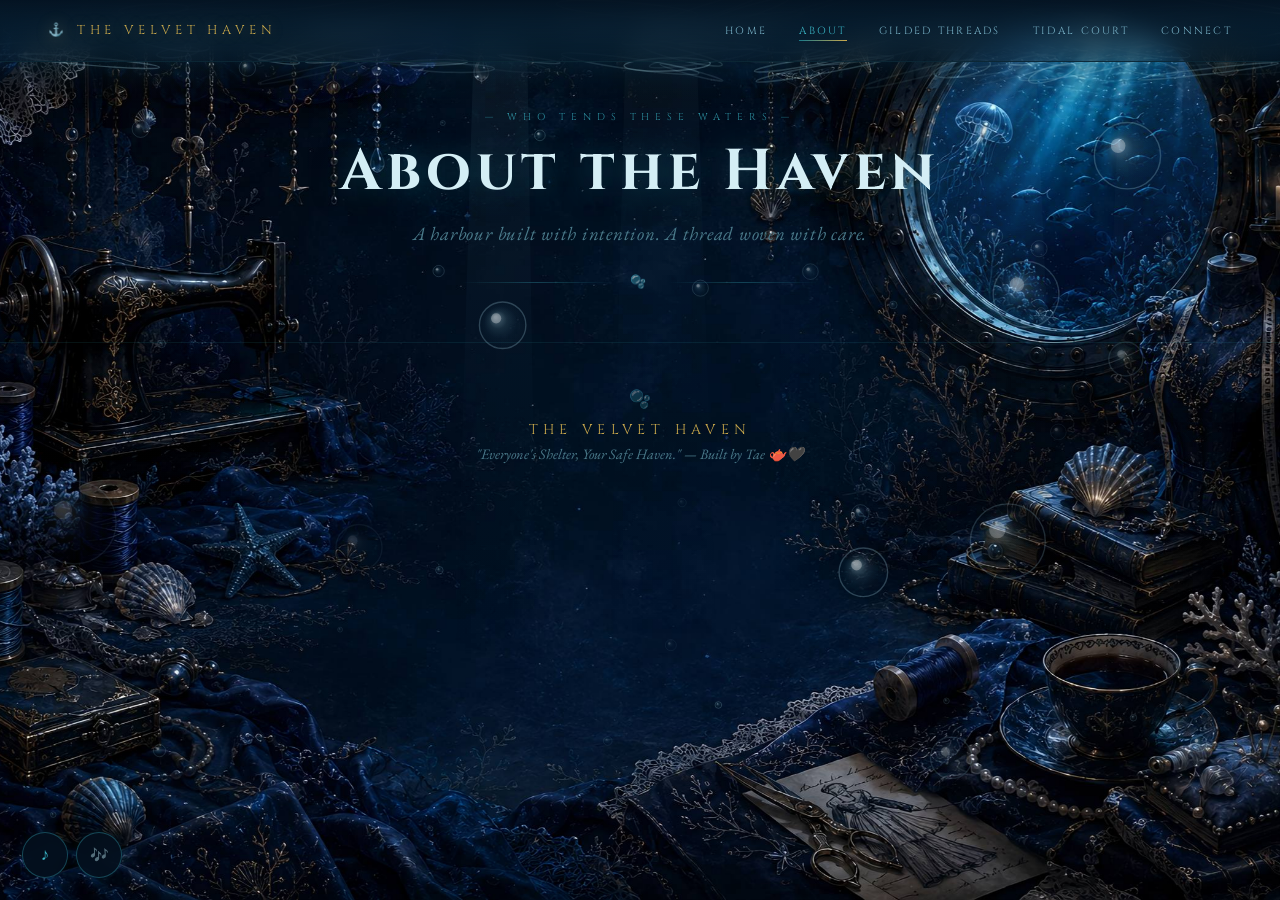
==== vh-about.html @ 299b2881 "Initial commit" ====
<!DOCTYPE html>
<html lang="en">
<head>
  <meta charset="UTF-8"><meta name="viewport" content="width=device-width, initial-scale=1.0">
  <title>About — The Velvet Haven</title>
  <link rel="preconnect" href="https://fonts.googleapis.com">
  <link rel="preconnect" href="https://fonts.gstatic.com" crossorigin>
  <link href="https://fonts.googleapis.com/css2?family=Cinzel:wght@400;600;700&family=Cormorant+Garamond:ital,wght@0,300;0,400;0,600;1,300;1,400&family=EB+Garamond:ital,wght@0,400;1,400&display=swap" rel="stylesheet">
  <link rel="stylesheet" href="vh-shared.css">
  <style>
    .portrait-section { display: grid; grid-template-columns: 210px 1fr; gap: 38px; align-items: start; }
    .portrait-frame { position: relative; }
    .portrait-frame img { width: 100%; display: block; border-radius: 3px; border: 1px solid rgba(58,181,197,0.2); filter: saturate(0.75) contrast(1.08); }
    .portrait-placeholder { width: 100%; aspect-ratio: 3/4; background: linear-gradient(145deg, rgba(8,42,64,0.8), rgba(4,17,31,0.9)); border: 1px dashed rgba(58,181,197,0.2); border-radius: 3px; display: flex; flex-direction: column; align-items: center; justify-content: center; gap: 12px; }
    .portrait-placeholder span { font-size: 2.4rem; opacity: 0.2; }
    .portrait-placeholder p { font-family: var(--f-disp); font-size: 0.6rem; letter-spacing: 0.3em; color: var(--text-mute); text-transform: uppercase; }
    .portrait-frame::after { content: '🫧'; position: absolute; bottom: -12px; right: -12px; font-size: 1.3rem; opacity: 0.3; animation: loaderBob 5s ease-in-out infinite; }
    .stat-row { display: flex; flex-wrap: wrap; gap: 7px; margin-bottom: 16px; }
    .stat-pill { font-family: var(--f-disp); font-size: 0.6rem; letter-spacing: 0.18em; padding: 4px 13px; border: 1px solid rgba(26,122,138,0.35); background: rgba(26,122,138,0.07); color: var(--text-mute); border-radius: 2px; text-transform: uppercase; }
    .stat-pill.gold { border-color: rgba(201,168,76,0.3); background: rgba(201,168,76,0.06); color: var(--gold); }
    .feature-grid { display: grid; grid-template-columns: 1fr 1fr; gap: 16px; margin-top: 16px; }
    .feature-box { background: linear-gradient(145deg, rgba(8,42,64,0.7), rgba(4,17,31,0.85)); border: 1px solid var(--panel-b); border-radius: 3px; padding: 20px 18px; text-align: center; position: relative; overflow: hidden; }
    .feature-box::before { content: ''; position: absolute; top: 0; left: 0; right: 0; height: 2px; background: linear-gradient(to right, var(--teal), var(--gold)); opacity: 0.45; }
    .feature-icon { font-size: 1.4rem; margin-bottom: 10px; display: block; }
    .feature-title { font-family: var(--f-disp); font-size: 0.68rem; letter-spacing: 0.2em; color: var(--teal-pale); margin-bottom: 9px; text-transform: uppercase; }
    .feature-text { font-family: var(--f-it); font-style: italic; font-size: 0.93rem; color: var(--text-mute); line-height: 1.7; }
    .feature-list { font-family: var(--f-disp); font-size: 0.66rem; letter-spacing: 0.18em; line-height: 2.3; color: var(--text-dim); text-transform: uppercase; }
    .phil-list { list-style: none; padding: 0; margin: 14px 0; display: flex; flex-direction: column; gap: 11px; }
    .phil-list li { font-family: var(--f-body); font-size: 1.02rem; color: var(--text-dim); line-height: 1.75; padding: 11px 17px; background: linear-gradient(to right, rgba(26,122,138,0.08), rgba(4,17,31,0.4)); border-left: 2px solid rgba(58,181,197,0.3); border-radius: 0 2px 2px 0; }
    .phil-list li strong { font-family: var(--f-disp); font-size: 0.68rem; letter-spacing: 0.14em; color: var(--teal-pale); display: block; margin-bottom: 4px; text-transform: uppercase; }
    .info-note { background: linear-gradient(to right, rgba(58,181,197,0.06), rgba(4,17,31,0.4)); border-left: 3px solid rgba(58,181,197,0.3); padding: 14px 20px; border-radius: 0 2px 2px 0; margin-top: 16px; }
    .info-note p { font-family: var(--f-body); font-size: 0.97rem; color: var(--text-dim); line-height: 1.8; }
    @media (max-width: 768px) { .portrait-section { grid-template-columns: 1fr; } .portrait-placeholder { aspect-ratio: 1; max-width: 160px; margin: 0 auto; } .feature-grid { grid-template-columns: 1fr; } }
  </style>
</head>
<body>
<div id="loader"><div class="loader-bubble">🫖</div><div class="loader-text">steeping</div><div class="loader-wave"><span></span><span></span><span></span><span></span><span></span></div></div>
<canvas id="ocean-canvas"></canvas>
<nav class="topnav">
  <a href="index.html" class="nav-logo">⚓ The Velvet Haven</a>
  <div class="nav-links">
    <a href="index.html">Home</a><a href="vh-about.html" class="active">About</a>
    <a href="vh-gilded.html">Gilded Threads</a><a href="vh-tidal-court.html">Tidal Court</a><a href="vh-connect.html">Connect</a>
  </div>
  <button class="nav-burger" onclick="toggleMenu()">☰</button>
</nav>
<div class="mobile-menu" id="mobileMenu">
  <a href="index.html">Home</a><a href="vh-about.html">About</a>
  <a href="vh-gilded.html">Gilded Threads</a><a href="vh-tidal-court.html">Tidal Court</a><a href="vh-connect.html">Connect</a>
</div>

<div class="page-header">
  <div class="page-eyebrow">— who tends these waters —</div>
  <h1>About the Haven</h1>
  <p class="page-subtitle">A harbour built with intention. A thread woven with care.</p>
  <div class="vh-divider"><span>🫧</span></div>
</div>

<div class="page-wrap" id="content" style="display:none;">

  <div class="vh-card" style="margin-bottom:26px;">
    <div class="portrait-section">
      <div class="portrait-frame">
        <img src="tae.jpg" alt="Taekhesis">
      </div>
      <div>
        <div class="stat-row">
          <span class="stat-pill gold">🫖 AdmiralTae</span>
          <span class="stat-pill">Owner & Brewer</span>
          <span class="stat-pill gold">She / Her</span>
          <span class="stat-pill">Creator</span>
        </div>
        <p>Hey — I'm Tae, and if you've found your way here, you've earned it. The Velvet Haven is a private harbour I built with intention, for the creators I've had the privilege of featuring and working alongside.</p>
        <p style="margin-top:10px;">It isn't a public square. It's a private parlour — warm, curated, and <em>yours</em>. Velvet: rich, tactile, luxurious. Haven: safe, sheltered, home.</p>
        <div class="vh-quote" style="margin-top:16px;">
          <p>"A golden thread woven through dark velvet — rare, intentional, unmistakable."</p>
          <cite>— The Haven's founding principle</cite>
        </div>
      </div>
    </div>
  </div>

  <div class="vh-card" style="margin-bottom:26px;">
    <div class="portrait-section">
      <div class="portrait-frame">
        <img src="volara.jpg" alt="Volara">
      </div>
      <div>
        <div class="stat-row">
          <span class="stat-pill gold">🪡 Copper Seamstress</span>
          <span class="stat-pill">Founding Member</span>
          <span class="stat-pill gold">She / Her</span>
          <span class="stat-pill">Creator</span>
        </div>
        <p>Heya Hiya — I'm Volara, and welcome to Velvet Haven. It's more than a place to share bots — it's a <em>home</em>. A place to share the ups and downs of life, your triumphs and losses, and all the weird stuff that generators make (I'm looking at you, floppy ding-a-long).</p>
        <p style="margin-top:10px;">I may make bots here, but I've made something infinitely more valuable — a family. And I invite you to join it.</p>
        <div class="vh-quote" style="margin-top:16px;">
          <p>"Let's make some chaos, with taste, of course."</p>
          <cite>— Volara</cite>
        </div>
      </div>
    </div>
  </div>

  <div class="vh-card" style="margin-bottom:26px;">
    <div class="portrait-section">
      <div class="portrait-frame">
        <img src="shaydee.jpg" alt="Shaydee">
      </div>
      <div>
        <div class="stat-row">
          <span class="stat-pill gold">🧜 Briny Menace</span>
          <span class="stat-pill">Founding Member</span>
          <span class="stat-pill gold">She / Her</span>
          <span class="stat-pill">Creator</span>
        </div>
        <p>Hey, I’m Shaydee! I make bots, write lore, play games, mess around with character art, and regularly get distracted by a new idea halfway through whatever I was already doing.</p>
        <p>I’m very much an “oh wait, I have an idea” person, which is usually how something simple ends up with a backstory, three side characters and several pages of lore nobody asked for.</p>
        <p>I love creating things, bouncing ideas around with people, and seeing where things go once everyone starts adding their own brand of chaos. My corner of The Velvet Haven is probably going to be a mix of bots, worldbuilding, questionable decisions, occasional thirst, and whatever my brain has decided to latch onto that week.</p>
        <div class="vh-quote" style="margin-top:16px;">
          <p>"There was probably a plan at some point."</p>
          <cite>— Shaydee</cite>
        </div>
      </div>
    </div>
  </div>

  <div class="s-label">✦ What the Haven Is</div>
  <div class="vh-card gold-left">
    <div class="feature-grid">
      <div class="feature-box"><span class="feature-icon">🌊</span><div class="feature-title">The Vision</div><p class="feature-text">A private, curated space for creators. Not a high-speed hub — a place where ideas are <em>steeped</em> until they're ready to break as a storm.</p></div>
      <div class="feature-box"><span class="feature-icon">⚓</span><div class="feature-title">The Feeling</div><p class="feature-text">Warm but exclusive. Cosy but prestigious. Like being invited into a candlelit room that most people don't know exists.</p></div>
    </div>
  </div>

  <div class="s-label">✦ Our Philosophy</div>
  <div class="vh-card">
    <h2>The Five Threads</h2>
    <p>At the heart of the Haven is a belief that the best things are built slowly, with care, and in good company.</p>
    <ul class="phil-list">
      <li><strong>Support Without Borders</strong>We lift each other at every stage. Whether you're a veteran or still finding your voice — the tide rises for all of us.</li>
      <li><strong>A Space Without Judgment</strong>We celebrate diversity. Different viewpoints, styles, dreams — all anchored here safely.</li>
      <li><strong>Optimism & Uplifting Tides</strong>Our harbour is built on positivity. Every interaction leaves you feeling seaworthy.</li>
      <li><strong>The Mentorship Current</strong>Knowledge flows, never hoards. More experienced creators pass wisdom downstream.</li>
      <li><strong>Calm Waters & Drama-Free</strong>The Haven is a sanctuary from rough seas. Drama-free so everyone can focus on their art.</li>
    </ul>
    <div class="info-note"><p>🪡 <strong style="color:var(--teal-pale)">In this harbour, we don't fight the current — we learn to sail it together.</strong> The only competition is with our own past work, and the goal is always to create something that matters.</p></div>
  </div>

</div>

<footer>
  <span class="footer-bubble">🫧</span>
  <div class="footer-title">THE VELVET HAVEN</div>
  <div class="footer-sub">"Everyone's Shelter, Your Safe Haven." — Built by Tae 🫖🖤</div>
</footer>

<audio id="cm-audio"></audio>
<button id="audio-btn" title="Play music">♪</button>
<script src="vh-ocean.js"></script>
</body>
</html>
---- vh-shared.css ----
@import url('https://fonts.googleapis.com/css2?family=Cinzel:wght@400;600;700&family=Cormorant+Garamond:ital,wght@0,300;0,400;0,600;1,300;1,400&family=EB+Garamond:ital,wght@0,400;1,400&display=swap');

:root {
  --deep:      #04111f;
  --mid:       #082a40;
  --surface-c: #0e4a6b;
  --teal:      #1a7a8a;
  --teal-pale: #3ab5c5;
  --gold:      #c9a84c;
  --gold-lt:   #e2c97e;
  --crimson:   #9c2007;
  --sand:      #c4a882;
  --sand-lt:   #e8d5b0;
  --text:      #d4eef5;
  --text-dim:  #7ab3c8;
  --text-mute: #4a7a8a;
  --panel:     rgba(4,17,31,0.78);
  --panel-b:   rgba(26,122,138,0.22);
  --f-disp:    'Cinzel', serif;
  --f-body:    'Cormorant Garamond', serif;
  --f-it:      'EB Garamond', serif;
}

*,*::before,*::after { margin:0; padding:0; box-sizing:border-box; }
html { scroll-behavior: smooth; }

body {
  background: var(--deep); color: var(--text);
  font-family: var(--f-body); overflow-x: hidden; min-height: 100vh;
}

/* Background image */
body::after {
  content: '';
  position: fixed; inset: 0; z-index: -1;
  background: url('velvethaven.jpeg') no-repeat center center / cover;
  pointer-events: none;
}

/* CANVAS */
#ocean-canvas { position: fixed; inset: 0; z-index: 0; pointer-events: none; }

/* LOADER */
#loader {
  position: fixed; inset: 0; z-index: 99999; background: var(--deep);
  display: flex; flex-direction: column; align-items: center; justify-content: center; gap: 18px;
  transition: opacity 1.4s ease, transform 1.4s ease;
}
#loader.fade-out { opacity: 0; transform: scale(1.04); pointer-events: none; }
.loader-bubble { width: 60px; height: 60px; border-radius: 50%; border: 2px solid rgba(58,181,197,0.4); box-shadow: 0 0 20px rgba(58,181,197,0.3), inset 0 0 14px rgba(58,181,197,0.1); display: flex; align-items: center; justify-content: center; font-size: 1.6rem; animation: loaderBob 2s ease-in-out infinite; }
@keyframes loaderBob { 0%,100%{transform:translateY(0) scale(1);}50%{transform:translateY(-8px) scale(1.05);} }
.loader-text { font-family: var(--f-disp); font-size: 0.72rem; letter-spacing: 0.5em; color: var(--teal-pale); text-transform: uppercase; animation: pulseText 2.5s ease-in-out infinite; }
.loader-wave { display: flex; gap: 6px; }
.loader-wave span { width: 4px; height: 20px; border-radius: 2px; background: var(--teal); animation: waveBar 1.2s ease-in-out infinite; }
.loader-wave span:nth-child(2){animation-delay:.15s;} .loader-wave span:nth-child(3){animation-delay:.3s;} .loader-wave span:nth-child(4){animation-delay:.45s;} .loader-wave span:nth-child(5){animation-delay:.6s;}
@keyframes waveBar{0%,100%{transform:scaleY(0.3);opacity:0.4;}50%{transform:scaleY(1.4);opacity:1;}}
@keyframes pulseText{0%,100%{opacity:0.5;}50%{opacity:1;}}
body.loading { overflow: hidden; }

/* NAV */
.topnav { position: fixed; top: 0; left: 0; right: 0; height: 62px; z-index: 1000; background: linear-gradient(to bottom, rgba(4,17,31,0.95), rgba(4,17,31,0.4)); backdrop-filter: blur(12px); border-bottom: 1px solid rgba(58,181,197,0.12); display: flex; align-items: center; justify-content: space-between; padding: 0 48px; }
.nav-logo { font-family: var(--f-disp); font-size: 0.8rem; letter-spacing: 0.38em; color: var(--gold); text-decoration: none; text-transform: uppercase; text-shadow: 0 0 16px rgba(201,168,76,0.4); transition: text-shadow 0.3s; }
.nav-logo:hover { text-shadow: 0 0 28px rgba(201,168,76,0.7); }
.nav-links { display: flex; gap: 32px; }
.nav-links a { font-family: var(--f-disp); font-size: 0.65rem; letter-spacing: 0.22em; color: var(--text-dim); text-decoration: none; text-transform: uppercase; transition: color 0.3s; position: relative; }
.nav-links a::after { content: ''; position: absolute; bottom: -3px; left: 0; right: 0; height: 1px; background: linear-gradient(to right, var(--teal), var(--gold)); transform: scaleX(0); transition: transform 0.3s; }
.nav-links a:hover, .nav-links a.active { color: var(--teal-pale); }
.nav-links a:hover::after, .nav-links a.active::after { transform: scaleX(1); }
.nav-burger { display: none; background: none; border: 1px solid rgba(58,181,197,0.3); color: var(--teal-pale); font-size: 1.1rem; padding: 5px 10px; cursor: pointer; border-radius: 2px; }
.mobile-menu { display: none; position: fixed; top: 62px; left: 0; right: 0; background: rgba(4,17,31,0.97); border-bottom: 1px solid rgba(58,181,197,0.12); flex-direction: column; padding: 22px 48px; gap: 20px; z-index: 999; }
.mobile-menu.open { display: flex; }
.mobile-menu a { font-family: var(--f-disp); font-size: 0.78rem; letter-spacing: 0.25em; color: var(--text-dim); text-decoration: none; text-transform: uppercase; transition: color 0.3s; }
.mobile-menu a:hover { color: var(--gold); }

/* PAGE HEADER */
.page-header { position: relative; z-index: 3; text-align: center; padding: 110px 20px 52px; max-width: 960px; margin: 0 auto; }
.page-eyebrow { font-family: var(--f-disp); font-size: 0.62rem; letter-spacing: 0.6em; color: var(--teal-pale); text-transform: uppercase; margin-bottom: 16px; opacity: 0.75; }
.page-header h1 { font-family: var(--f-disp); font-weight: 700; font-size: clamp(2rem, 5vw, 3.6rem); color: var(--text); letter-spacing: 0.08em; text-shadow: 0 0 30px rgba(26,122,138,0.5), 0 0 60px rgba(26,122,138,0.15); margin-bottom: 14px; line-height: 1.1; }
.page-subtitle { font-family: var(--f-it); font-style: italic; font-weight: 300; font-size: 1.18rem; color: var(--text-mute); letter-spacing: 0.04em; line-height: 1.75; }
.vh-divider { display: flex; align-items: center; justify-content: center; gap: 16px; margin: 24px auto 0; max-width: 360px; }
.vh-divider::before, .vh-divider::after { content: ''; flex: 1; height: 1px; background: linear-gradient(to right, transparent, rgba(58,181,197,0.3), transparent); }
.vh-divider span { color: var(--teal-pale); font-size: 0.8rem; letter-spacing: 5px; opacity: 0.7; }

/* PAGE WRAP */
.page-wrap { position: relative; z-index: 3; max-width: 1060px; margin: 0 auto; padding: 44px 48px 160px; }

/* SECTION LABEL */
.s-label { font-family: var(--f-disp); font-size: 0.6rem; letter-spacing: 0.55em; color: var(--teal-pale); text-transform: uppercase; margin: 44px 0 14px; display: flex; align-items: center; gap: 12px; opacity: 0.8; }
.s-label::after { content: ''; flex: 1; max-width: 60px; height: 1px; background: var(--teal); opacity: 0.35; }
.s-label.gold-label { color: var(--gold-lt); }
.s-label.gold-label::after { background: var(--gold); }

/* CARDS */
.vh-card { background: var(--panel); border: 1px solid var(--panel-b); border-left: 3px solid var(--teal); border-radius: 3px; padding: 30px 36px; margin-bottom: 22px; position: relative; overflow: hidden; backdrop-filter: blur(10px); }
.vh-card::before { content: ''; position: absolute; inset: 0; background: url('https://www.transparenttextures.com/patterns/asfalt-dark.png'); opacity: 0.04; pointer-events: none; }
.vh-card.gold-left { border-left-color: var(--gold); }
.vh-card h2 { font-family: var(--f-disp); font-size: 1rem; letter-spacing: 0.22em; color: var(--text); font-weight: 600; margin-bottom: 16px; text-shadow: 0 0 8px rgba(58,181,197,0.2); }
.vh-card h3 { font-family: var(--f-disp); font-size: 0.72rem; letter-spacing: 0.2em; color: var(--teal-pale); margin: 18px 0 9px; opacity: 0.85; }
.vh-card p { font-family: var(--f-body); color: var(--text-dim); line-height: 2; font-size: 1.04rem; margin-bottom: 9px; }
.vh-card p em { color: var(--gold-lt); font-style: italic; }
.vh-card p strong { color: var(--text); }

/* QUOTE */
.vh-quote { border-left: 2px solid rgba(58,181,197,0.3); padding: 13px 22px; margin: 20px 0; background: rgba(26,122,138,0.06); border-radius: 0 2px 2px 0; }
.vh-quote p { font-family: var(--f-it); font-style: italic; font-size: 1.15rem; color: var(--teal-pale); margin: 0; line-height: 1.8; }
.vh-quote cite { display: block; margin-top: 6px; font-family: var(--f-disp); font-size: 0.65rem; color: var(--text-mute); letter-spacing: 0.2em; }

/* BUTTONS */
.vh-btn { display: inline-block; font-family: var(--f-disp); font-size: 0.63rem; letter-spacing: 0.3em; text-transform: uppercase; background: linear-gradient(135deg, rgba(26,122,138,0.25), rgba(4,17,31,0.6)); color: var(--text-dim); border: 1px solid rgba(26,122,138,0.4); padding: 9px 24px; border-radius: 2px; text-decoration: none; cursor: pointer; transition: all 0.3s; margin: 4px 6px 4px 0; }
.vh-btn:hover { border-color: var(--teal-pale); color: var(--teal-pale); box-shadow: 0 0 18px rgba(26,122,138,0.3); transform: translateY(-1px); }
.vh-btn.gold { color: var(--gold); border-color: rgba(201,168,76,0.35); background: linear-gradient(135deg,rgba(201,168,76,0.1),rgba(4,17,31,0.6)); }
.vh-btn.gold:hover { border-color: var(--gold); color: var(--gold-lt); box-shadow: 0 0 18px rgba(201,168,76,0.2); }

/* PLATFORM ROWS */
.platform-row { background: var(--panel); border: 1px solid var(--panel-b); border-radius: 2px; padding: 16px 24px; text-decoration: none; display: flex; align-items: center; gap: 18px; transition: all 0.3s; margin-bottom: 9px; backdrop-filter: blur(8px); }
.platform-row:hover { border-color: rgba(58,181,197,0.3); transform: translateY(-2px); box-shadow: 0 6px 26px rgba(4,17,31,0.5); }
.pr-icon { font-size: 1.5rem; flex-shrink: 0; }
.pr-info h3 { font-family: var(--f-disp); font-size: 0.68rem; letter-spacing: 0.22em; color: var(--teal-pale); margin-bottom: 3px; text-transform: uppercase; }
.pr-handle { font-family: var(--f-it); font-style: italic; font-size: 0.94rem; color: var(--text-dim); margin-bottom: 1px; }
.pr-desc { font-family: var(--f-it); font-style: italic; font-size: 0.83rem; color: var(--text-mute); }
.pr-arrow { margin-left: auto; font-size: 0.78rem; color: var(--text-mute); flex-shrink: 0; transition: all 0.3s; }
.platform-row:hover .pr-arrow { color: var(--teal-pale); transform: translateX(4px); }

/* CREW GRID */
.crew-grid { display: grid; grid-template-columns: repeat(auto-fill,minmax(230px,1fr)); gap: 18px; margin-top: 16px; }
.crew-card { background: var(--panel); border: 1px solid var(--panel-b); border-radius: 2px; overflow: hidden; text-decoration: none; transition: all 0.3s; position: relative; backdrop-filter: blur(8px); }
.crew-card::before { content: ''; position: absolute; top: 0; left: 0; right: 0; height: 2px; background: linear-gradient(to right, var(--teal), var(--gold)); }
.crew-card:hover { transform: translateY(-4px); box-shadow: 0 10px 32px rgba(4,17,31,0.6); border-color: rgba(58,181,197,0.25); }
.crew-portrait-wrap { overflow: hidden; position: relative; }
.crew-portrait { width: 100%; aspect-ratio: 1; object-fit: cover; object-position: top; display: block; filter: grayscale(0.3) contrast(1.05) saturate(0.8); transition: filter 0.4s, transform 0.4s; }
.crew-card:hover .crew-portrait { filter: grayscale(0) contrast(1.1) saturate(0.9); transform: scale(1.04); }
.crew-portrait-wrap::after { content: ''; position: absolute; bottom: 0; left: 0; right: 0; height: 55px; background: linear-gradient(to top, var(--deep), transparent); pointer-events: none; }
.crew-body { padding: 13px 17px 17px; }
.crew-name { font-family: var(--f-disp); font-size: 0.75rem; letter-spacing: 0.22em; color: var(--teal-pale); margin-bottom: 3px; text-transform: uppercase; }
.crew-role { font-family: var(--f-it); font-style: italic; font-size: 0.85rem; color: var(--text-mute); margin-bottom: 9px; line-height: 1.5; }
.crew-desc { font-family: var(--f-body); font-size: 0.88rem; color: var(--text-dim); line-height: 1.8; margin-bottom: 12px; }
.crew-desc em { color: var(--gold-lt); font-style: italic; }
.crew-links { display: flex; flex-wrap: wrap; gap: 5px; }
.crew-link { font-family: var(--f-disp); font-size: 0.56rem; letter-spacing: 0.14em; padding: 4px 11px; border-radius: 2px; text-decoration: none; border: 1px solid rgba(26,122,138,0.35); color: var(--text-mute); background: rgba(26,122,138,0.07); transition: all 0.2s; text-transform: uppercase; }
.crew-link:hover { border-color: var(--teal-pale); color: var(--teal-pale); background: rgba(26,122,138,0.15); }
.crew-link.gold-link { border-color: rgba(201,168,76,0.3); color: var(--gold); background: rgba(201,168,76,0.06); }
.crew-link.gold-link:hover { border-color: var(--gold); background: rgba(201,168,76,0.14); }

/* FOOTER */
footer { position: relative; z-index: 3; text-align: center; padding: 46px 20px 80px; border-top: 1px solid rgba(58,181,197,0.1); }
.footer-bubble { font-size: 1.1rem; display: block; opacity: 0.4; margin-bottom: 10px; animation: loaderBob 4s ease-in-out infinite; }
.footer-title { font-family: var(--f-disp); font-size: 0.88rem; letter-spacing: 0.38em; color: var(--gold); margin-bottom: 5px; }
.footer-sub { font-family: var(--f-it); font-style: italic; font-size: 0.9rem; color: var(--text-mute); }

/* AUDIO BTN */
#audio-btn { position: fixed; bottom: 22px; left: 22px; z-index: 9998; width: 46px; height: 46px; border-radius: 50%; background: rgba(4,17,31,0.85); border: 1px solid rgba(58,181,197,0.35); color: var(--teal-pale); font-size: 17px; cursor: pointer; display: flex; align-items: center; justify-content: center; backdrop-filter: blur(8px); transition: all 0.2s; box-shadow: 0 0 12px rgba(26,122,138,0.15); }
#audio-btn:hover { transform: scale(1.1); box-shadow: 0 0 22px rgba(58,181,197,0.3); }
#audio-btn.playing { animation: audioPulse 2.5s ease-in-out infinite; }
@keyframes audioPulse { 0%,100%{box-shadow:0 0 0 0 rgba(58,181,197,0.3);}50%{box-shadow:0 0 0 9px rgba(58,181,197,0);} }

/* SCROLLBAR */
::-webkit-scrollbar { width: 5px; }
::-webkit-scrollbar-track { background: var(--deep); }
::-webkit-scrollbar-thumb { background: linear-gradient(to bottom, var(--teal), var(--mid)); border-radius: 3px; }

/* RESPONSIVE */
@media (max-width: 768px) {
  .topnav { padding: 0 18px; } .nav-links { display: none; } .nav-burger { display: block; }
  .page-wrap { padding: 30px 16px 120px; } .vh-card { padding: 20px 16px; }
}
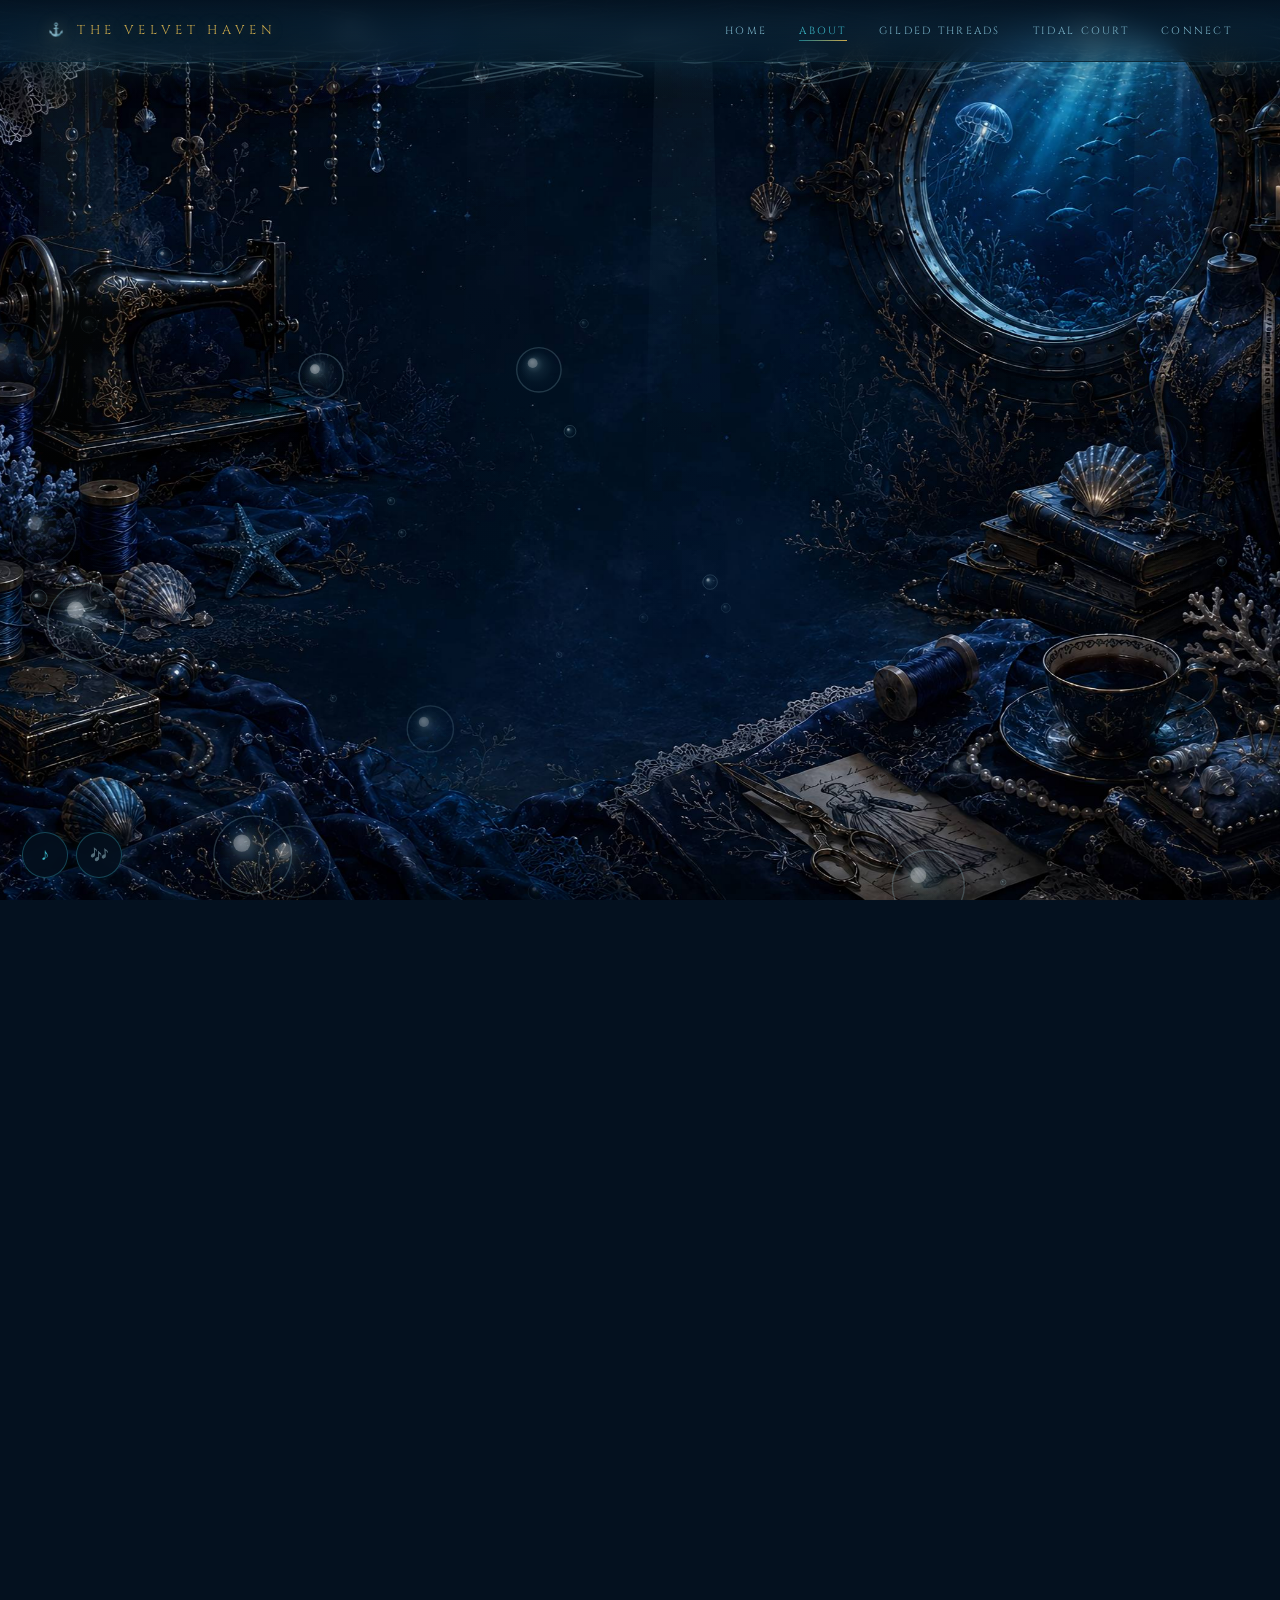
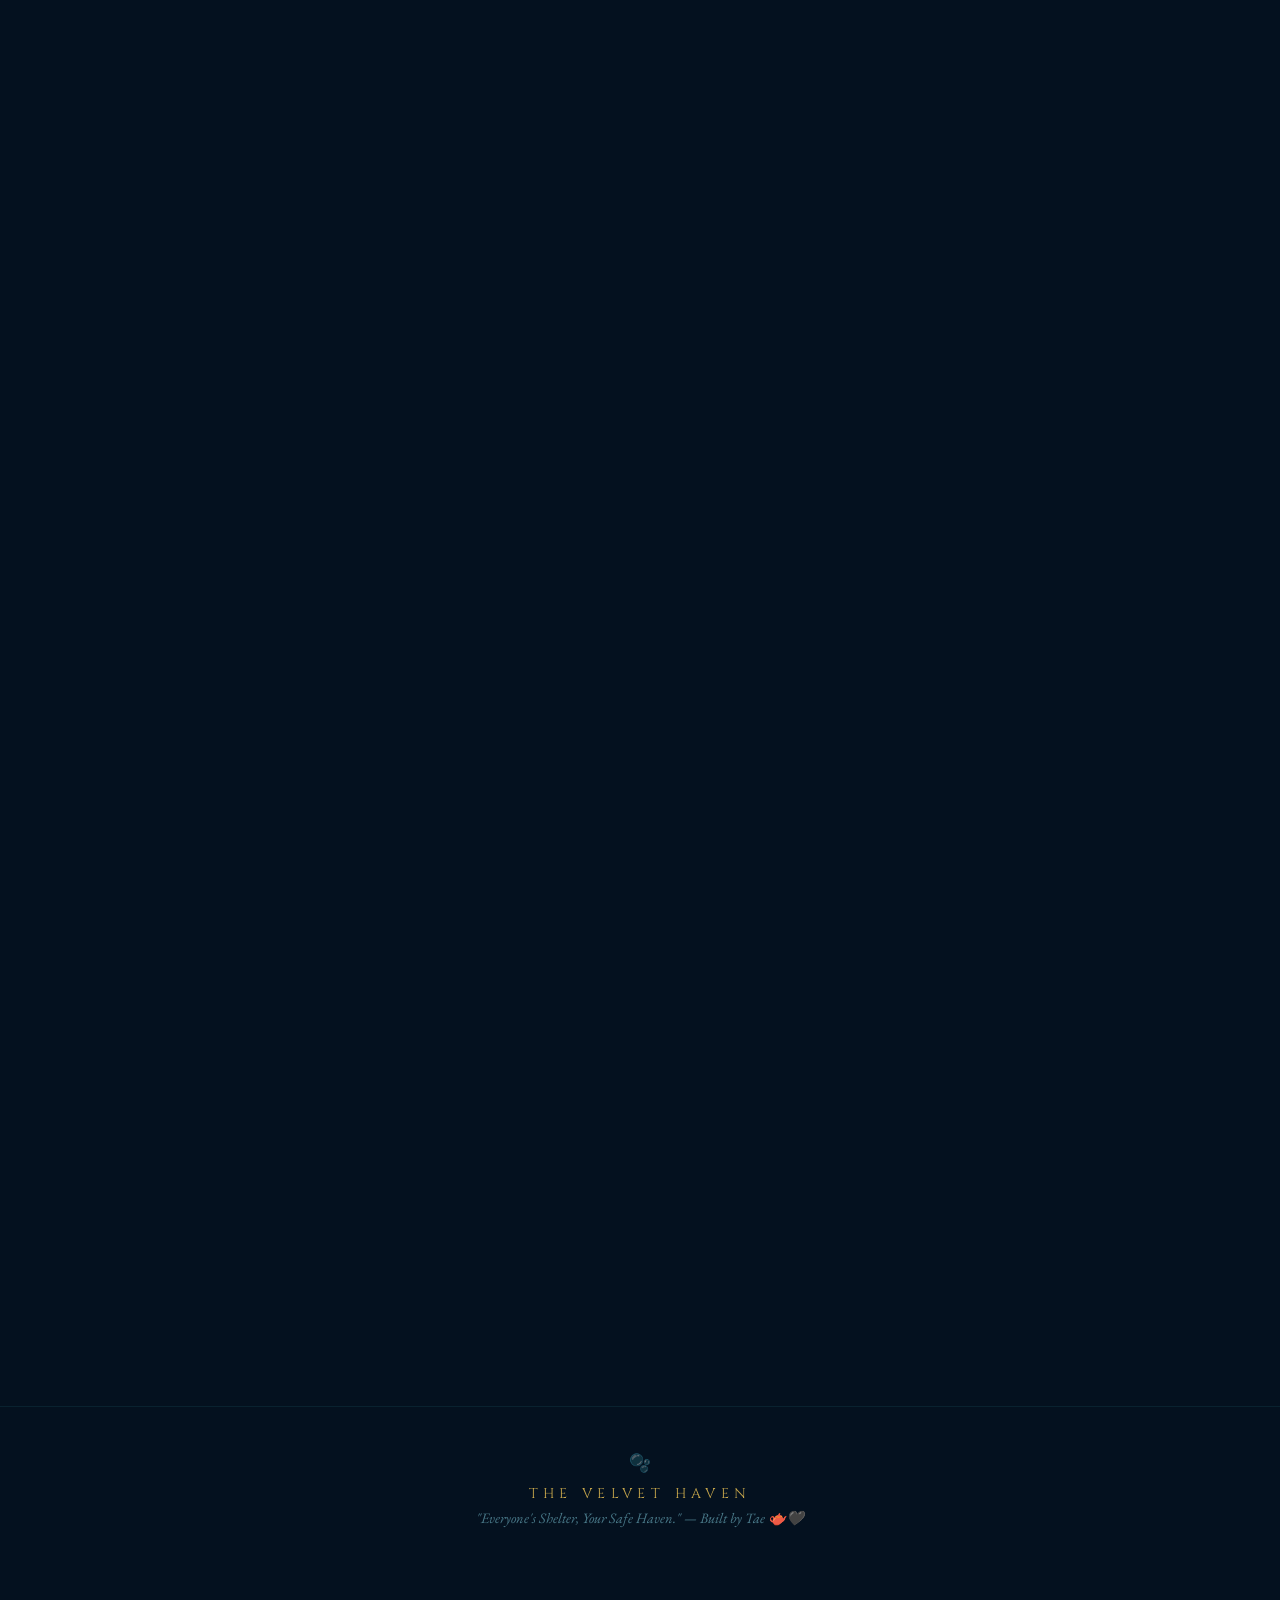
==== commit 36146ed6: "your message here" ====
--- a/vh-about.html
+++ b/vh-about.html
@@ -7,7 +7,7 @@
   <link rel="preconnect" href="https://fonts.gstatic.com" crossorigin>
   <link href="https://fonts.googleapis.com/css2?family=Cinzel:wght@400;600;700&family=Cormorant+Garamond:ital,wght@0,300;0,400;0,600;1,300;1,400&family=EB+Garamond:ital,wght@0,400;1,400&display=swap" rel="stylesheet">
   <link rel="stylesheet" href="vh-shared.css">
-  <style>
+  <style id="page-style">
     .portrait-section { display: grid; grid-template-columns: 210px 1fr; gap: 38px; align-items: start; }
     .portrait-frame { position: relative; }
     .portrait-frame img { width: 100%; display: block; border-radius: 3px; border: 1px solid rgba(58,181,197,0.2); filter: saturate(0.75) contrast(1.08); }
@@ -49,6 +49,7 @@
   <a href="vh-gilded.html">Gilded Threads</a><a href="vh-tidal-court.html">Tidal Court</a><a href="vh-connect.html">Connect</a>
 </div>
 
+<main id="page-root">
 <div class="page-header">
   <div class="page-eyebrow">— who tends these waters —</div>
   <h1>About the Haven</h1>
@@ -56,7 +57,7 @@
   <div class="vh-divider"><span>🫧</span></div>
 </div>
 
-<div class="page-wrap" id="content" style="display:none;">
+<div class="page-wrap">
 
   <div class="vh-card" style="margin-bottom:26px;">
     <div class="portrait-section">
@@ -149,6 +150,8 @@
 
 </div>
 
+</main>
+
 <footer>
   <span class="footer-bubble">🫧</span>
   <div class="footer-title">THE VELVET HAVEN</div>
--- a/vh-shared.css
+++ b/vh-shared.css
@@ -36,6 +36,13 @@
   background: url('velvethaven.jpeg') no-repeat center center / cover;
   pointer-events: none;
 }
+
+/* PAGE ROOT — swappable content region for SPA-style navigation.
+   Starts hidden (opacity) rather than display:none so it works
+   identically whether the page's unique content is a flex hero
+   or a block content column. */
+#page-root { opacity: 0; transition: opacity 0.25s ease; }
+#page-root.show { opacity: 1; }
 
 /* CANVAS */
 #ocean-canvas { position: fixed; inset: 0; z-index: 0; pointer-events: none; }
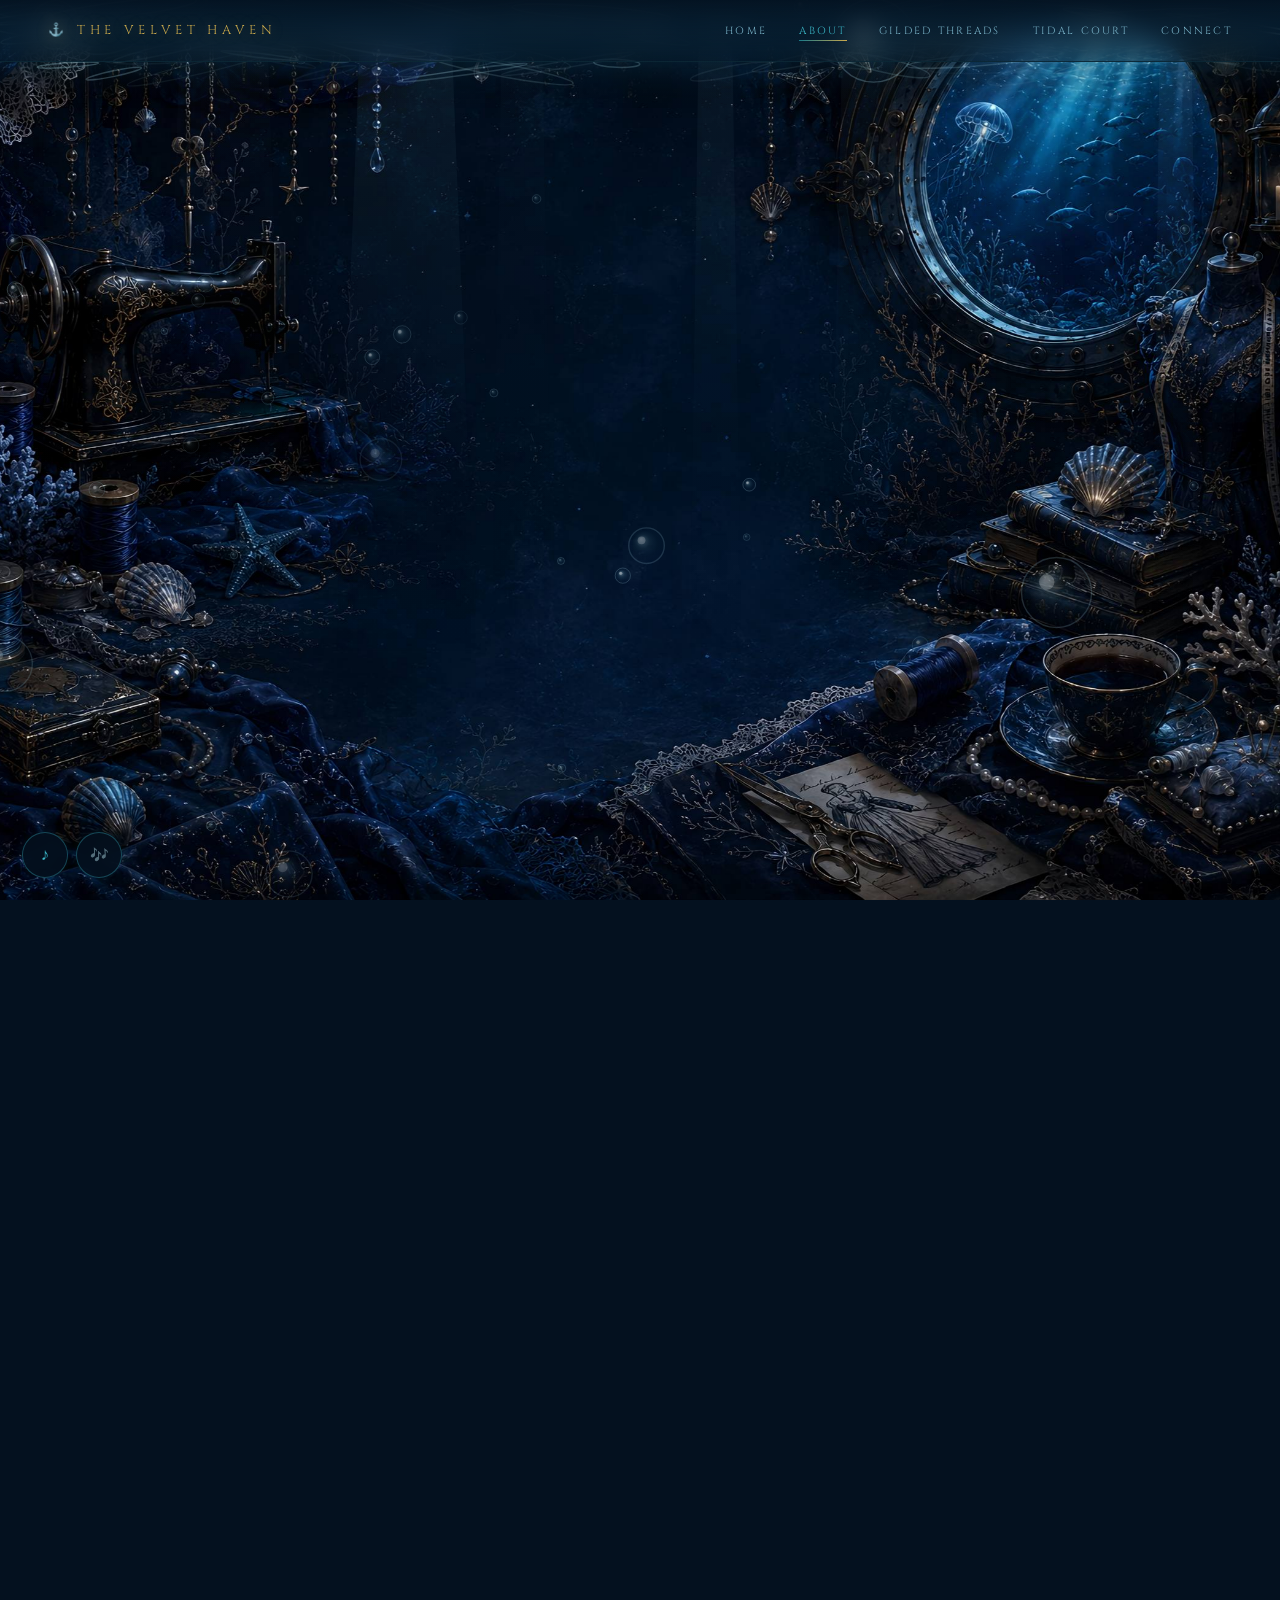
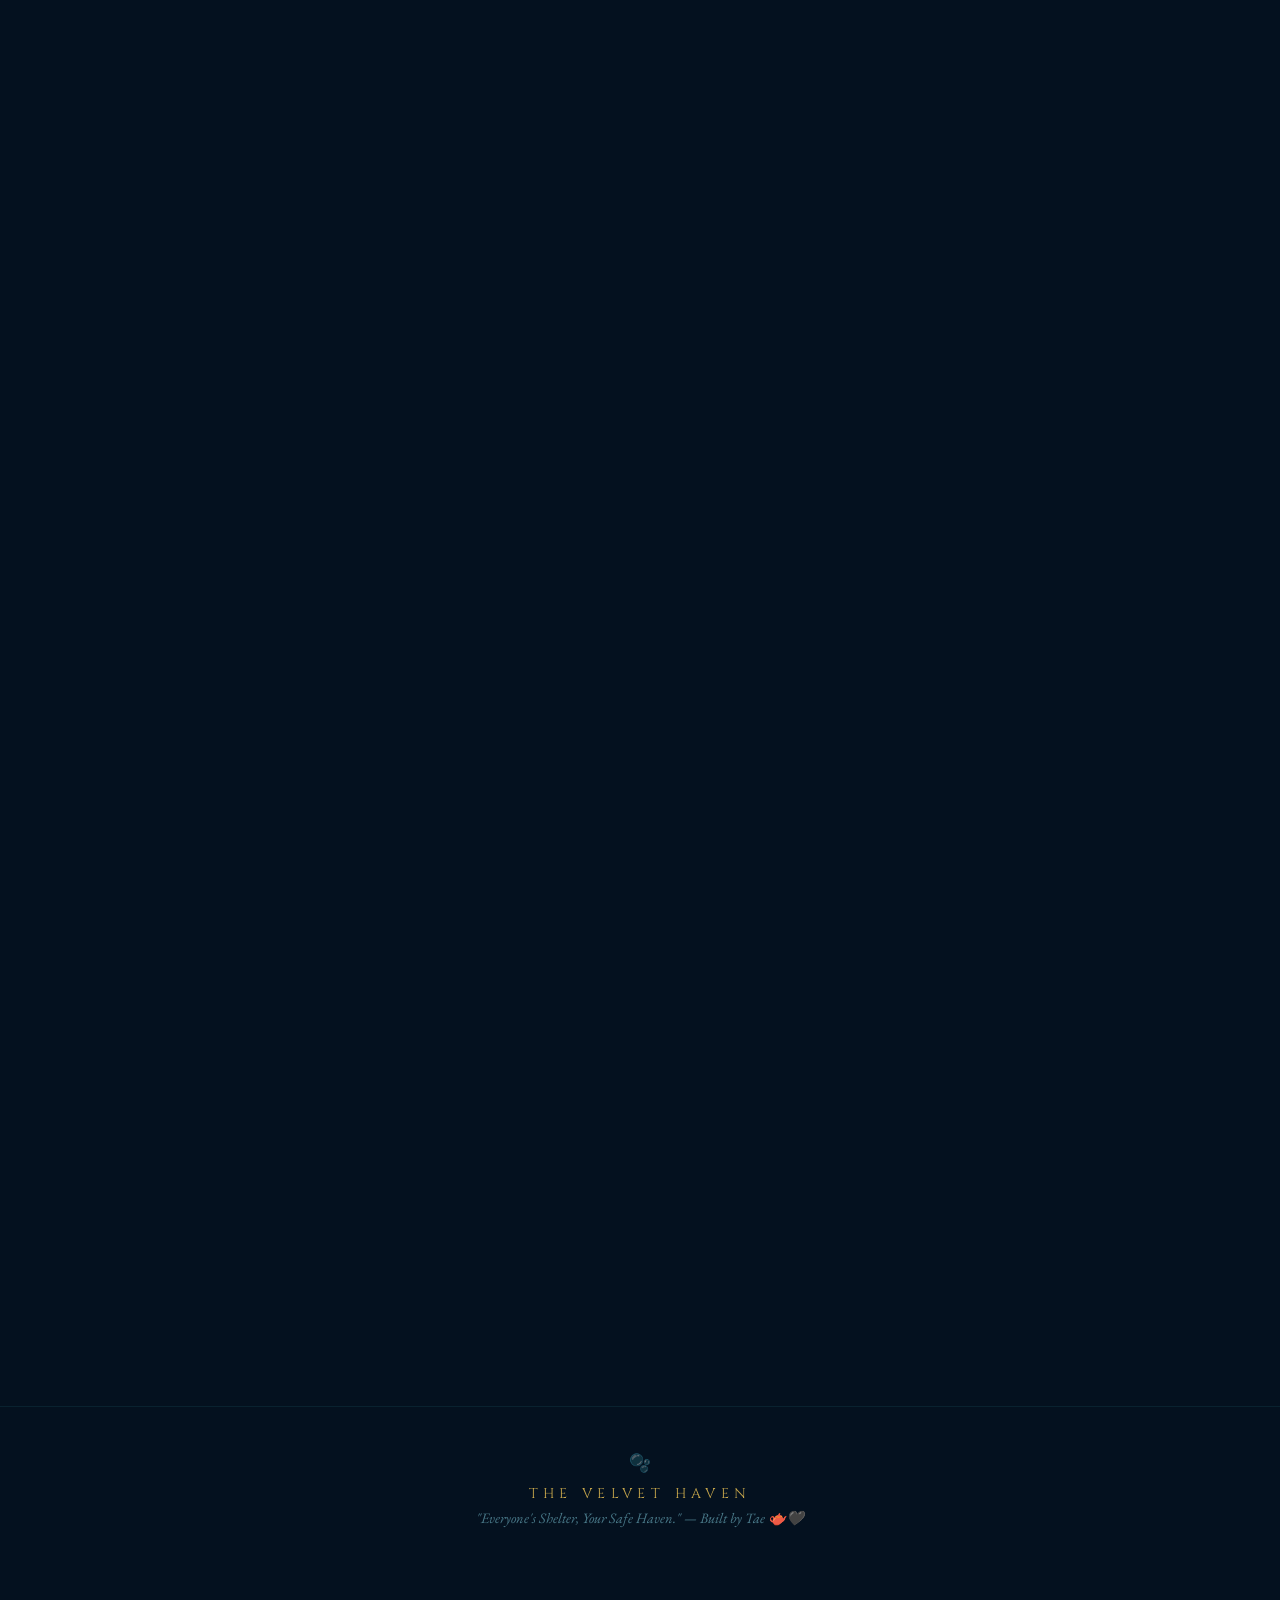
==== commit f087f159: "Update character name from Volara to Otterly Adorable" ====
--- a/vh-about.html
+++ b/vh-about.html
@@ -84,7 +84,7 @@
   <div class="vh-card" style="margin-bottom:26px;">
     <div class="portrait-section">
       <div class="portrait-frame">
-        <img src="volara.jpg" alt="Volara">
+        <img src="https://i.ibb.co/0p2rLhtC/floating.png" alt="Otterly Adorable">
       </div>
       <div>
         <div class="stat-row">
@@ -93,11 +93,11 @@
           <span class="stat-pill gold">She / Her</span>
           <span class="stat-pill">Creator</span>
         </div>
-        <p>Heya Hiya — I'm Volara, and welcome to Velvet Haven. It's more than a place to share bots — it's a <em>home</em>. A place to share the ups and downs of life, your triumphs and losses, and all the weird stuff that generators make (I'm looking at you, floppy ding-a-long).</p>
+        <p>Heya Hiya — I'm Otterly Adorable, and welcome to Velvet Haven. It's more than a place to share bots — it's a <em>home</em>. A place to share the ups and downs of life, your triumphs and losses, and all the weird stuff that generators make (I'm looking at you, floppy ding-a-long).</p>
         <p style="margin-top:10px;">I may make bots here, but I've made something infinitely more valuable — a family. And I invite you to join it.</p>
         <div class="vh-quote" style="margin-top:16px;">
           <p>"Let's make some chaos, with taste, of course."</p>
-          <cite>— Volara</cite>
+          <cite>— Otterly Adorable</cite>
         </div>
       </div>
     </div>
@@ -162,4 +162,4 @@
 <button id="audio-btn" title="Play music">♪</button>
 <script src="vh-ocean.js"></script>
 </body>
-</html>+</html>
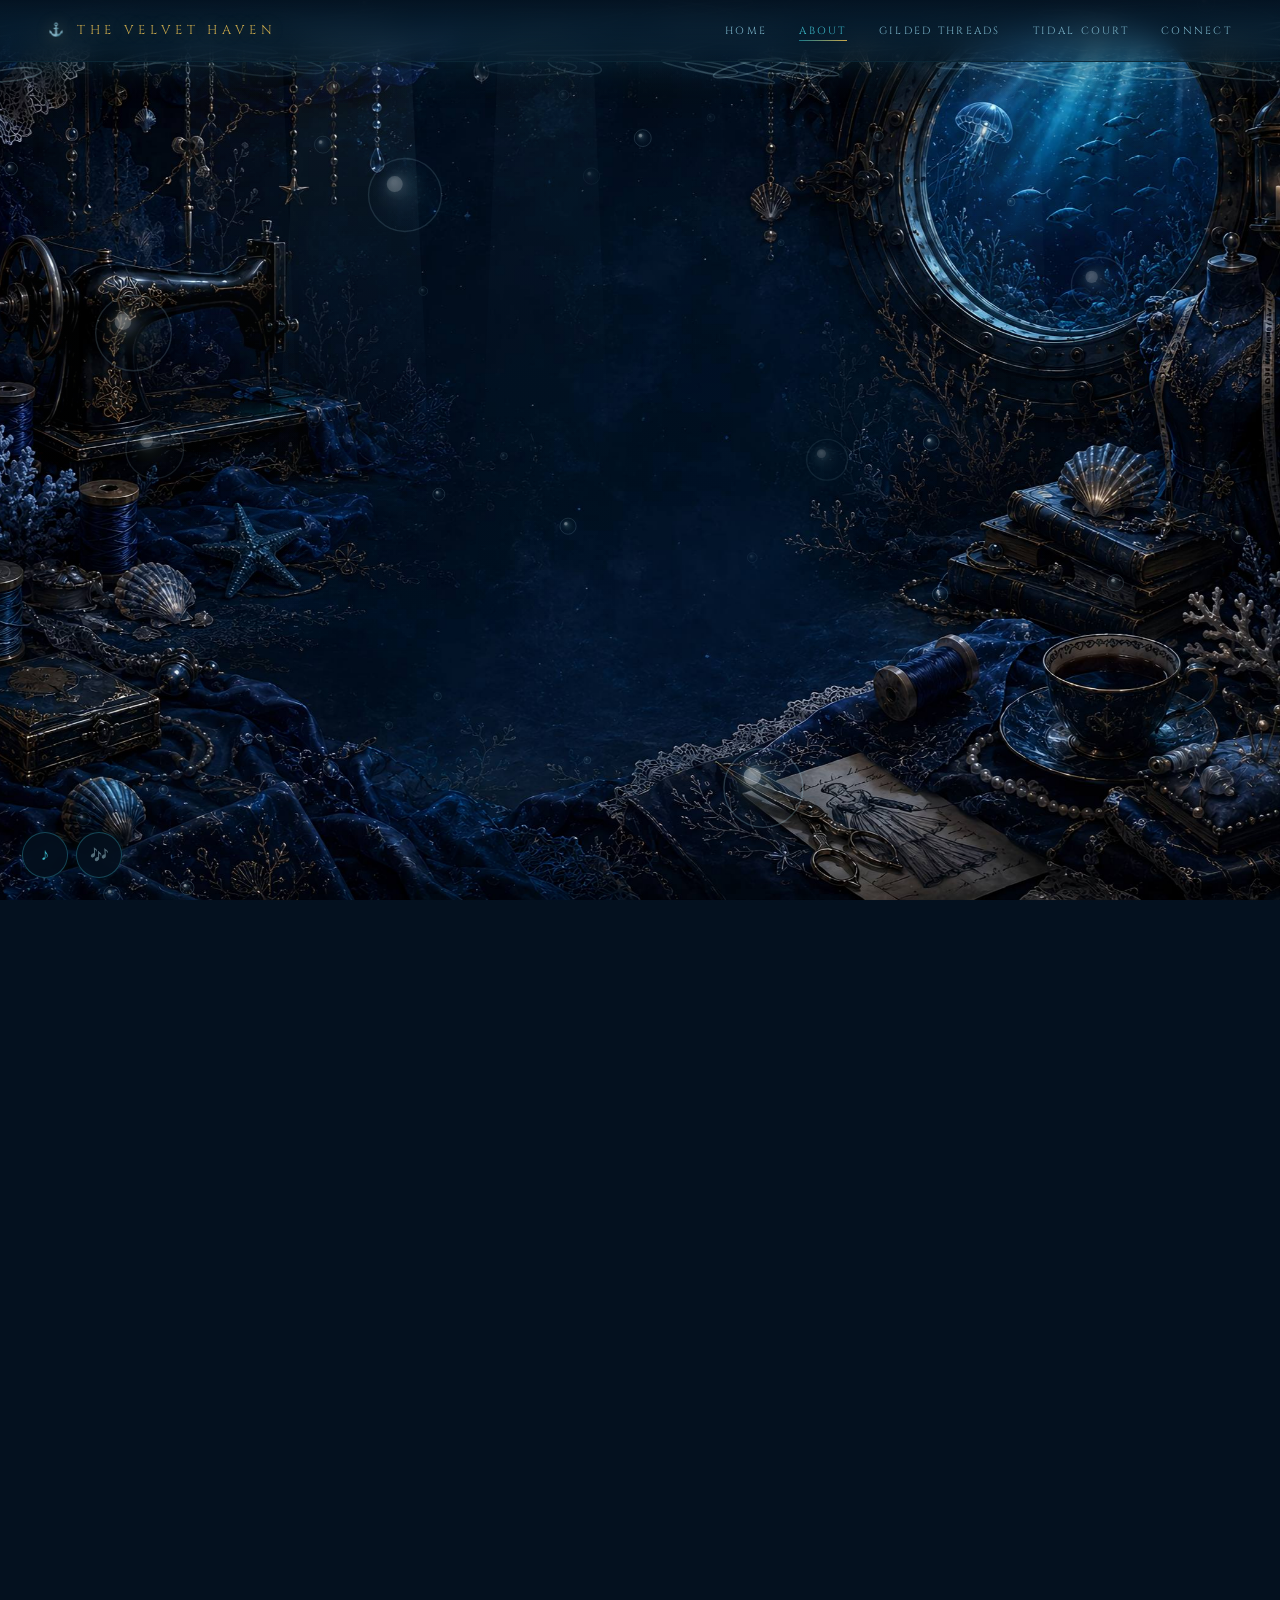
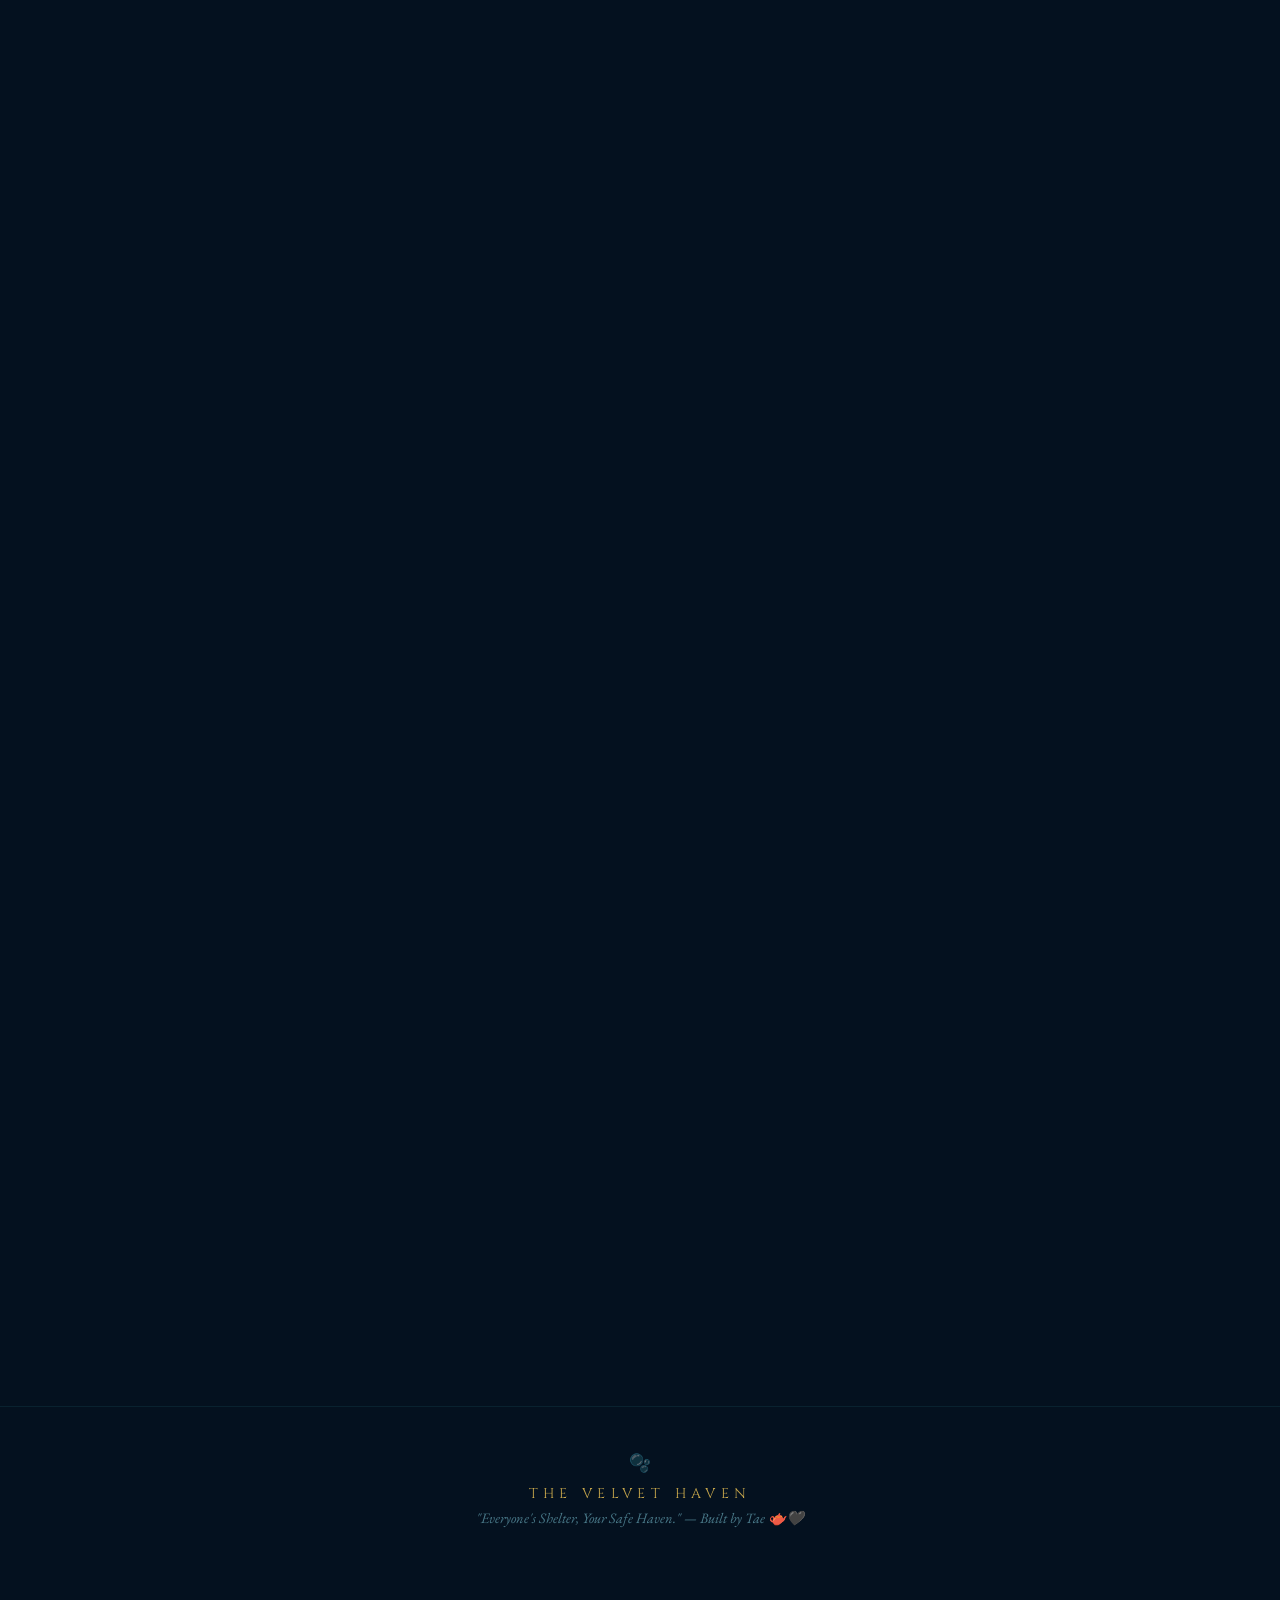
==== commit 8e7e9fa5: "Update image source to use relative path" ====
--- a/vh-about.html
+++ b/vh-about.html
@@ -84,7 +84,7 @@
   <div class="vh-card" style="margin-bottom:26px;">
     <div class="portrait-section">
       <div class="portrait-frame">
-        <img src="https://i.ibb.co/0p2rLhtC/floating.png" alt="Otterly Adorable">
+        <img src="floating.png" alt="Otterly Adorable">
       </div>
       <div>
         <div class="stat-row">
